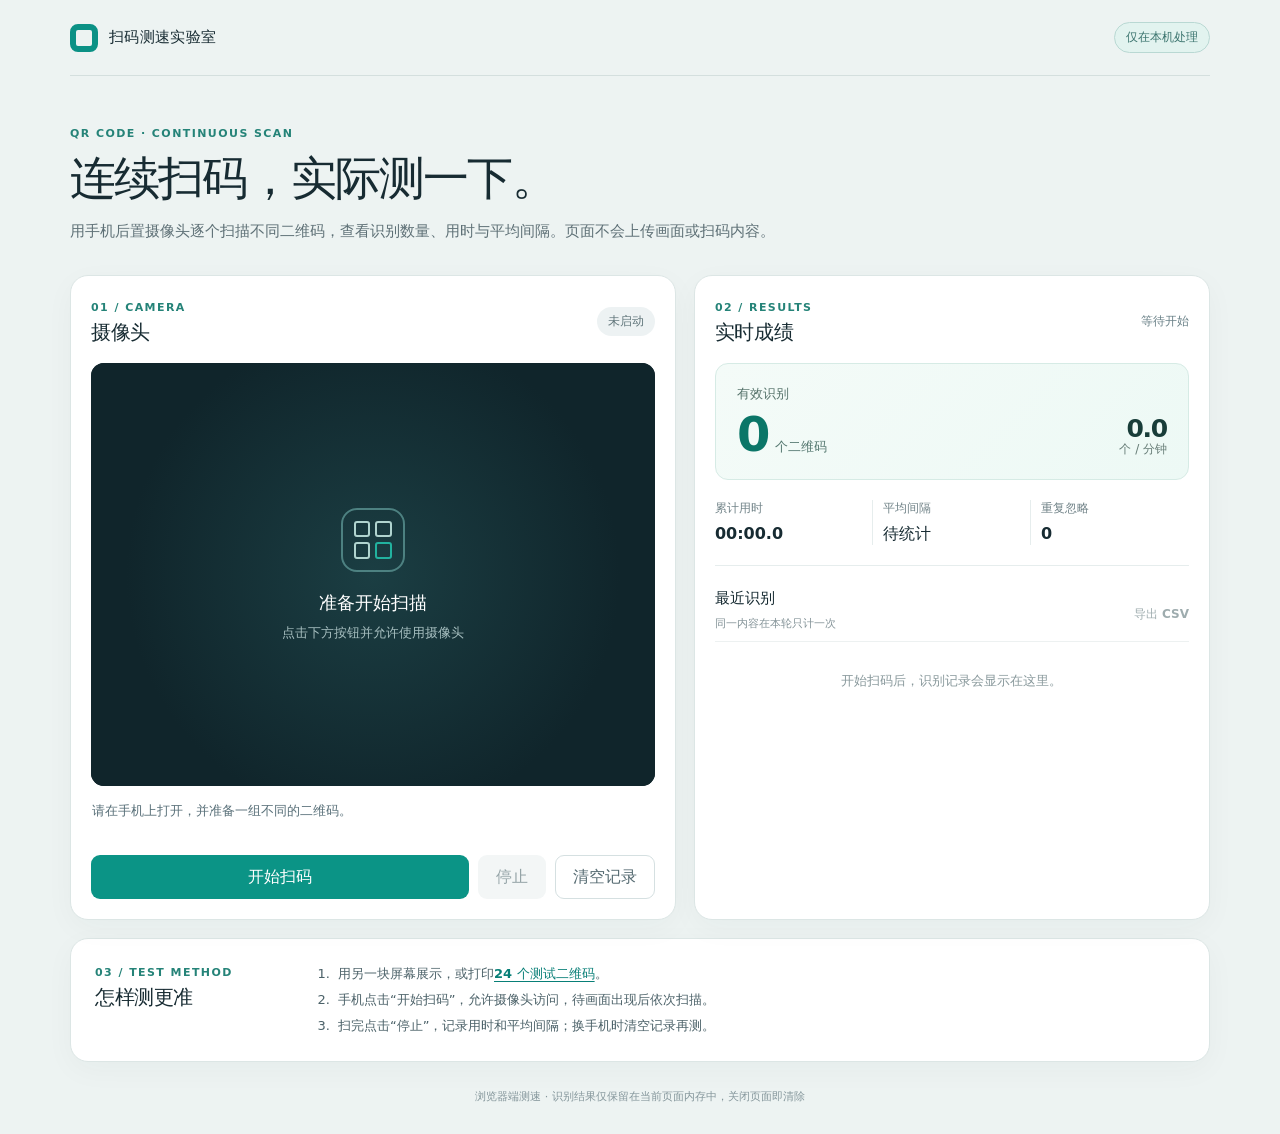
==== index.html @ 348f0fe7 "Publish QR scan speed test" ====
<!doctype html>
<html lang="zh-CN">
  <head>
    <meta charset="UTF-8" />
    <meta name="viewport" content="width=device-width, initial-scale=1, viewport-fit=cover" />
    <meta name="theme-color" content="#10252b" />
    <link rel="icon" href="data:," />
    <meta name="description" content="用手机浏览器测试连续扫描二维码的速度。视频与识别结果只在本机处理。" />
    <title>连续扫码测速</title>
    <script type="module" crossorigin src="./assets/index-Bh-gqWmA.js"></script>
    <link rel="stylesheet" crossorigin href="./assets/index-DlDGfpEf.css">
  </head>
  <body>
    <main class="app">
      <header class="masthead">
        <div class="brand"><span class="brand-mark" aria-hidden="true"></span><span>扫码测速实验室</span></div>
        <span class="local-tag">仅在本机处理</span>
      </header>

      <section class="intro" aria-labelledby="page-title">
        <p class="eyebrow">QR CODE · CONTINUOUS SCAN</p>
        <h1 id="page-title">连续扫码，实际测一下。</h1>
        <p>用手机后置摄像头逐个扫描不同二维码，查看识别数量、用时与平均间隔。页面不会上传画面或扫码内容。</p>
      </section>

      <section class="workspace" aria-label="扫码测速">
        <div class="camera-card">
          <div class="card-heading"><div><span class="section-index">01 / CAMERA</span><h2>摄像头</h2></div><span id="camera-state" class="state-pill" data-state="idle">未启动</span></div>
          <div class="camera-frame" id="camera-frame">
            <video id="preview" autoplay muted playsinline aria-label="摄像头画面"></video>
            <div class="finder" aria-hidden="true"><span></span><span></span><span></span><span></span></div>
            <div class="camera-placeholder" id="camera-placeholder">
              <div class="placeholder-icon" aria-hidden="true"><i></i><i></i><i></i><i></i></div>
              <strong>准备开始扫描</strong>
              <span>点击下方按钮并允许使用摄像头</span>
            </div>
            <div class="scan-flash" id="scan-flash" aria-hidden="true"></div>
          </div>
          <p class="camera-hint" id="camera-hint" role="status" aria-live="polite">请在手机上打开，并准备一组不同的二维码。</p>
          <div class="camera-actions">
            <button id="start-button" class="button button-primary" type="button">开始扫码</button>
            <button id="stop-button" class="button button-secondary" type="button" disabled>停止</button>
            <button id="reset-button" class="button button-quiet" type="button">清空记录</button>
          </div>
        </div>

        <div class="results-card">
          <div class="card-heading"><div><span class="section-index">02 / RESULTS</span><h2>实时成绩</h2></div><span id="session-state" class="session-state">等待开始</span></div>
          <div class="primary-stat"><div><span class="stat-label">有效识别</span><strong id="scan-count">0</strong><span class="stat-unit">个二维码</span></div><div class="rate"><strong id="scan-rate">0.0</strong><span>个 / 分钟</span></div></div>
          <div class="stat-grid">
            <div><span>累计用时</span><strong id="elapsed">00:00.0</strong></div>
            <div><span>平均间隔</span><strong id="average-gap">待统计</strong></div>
            <div><span>重复忽略</span><strong id="duplicate-count">0</strong></div>
          </div>
          <div class="list-heading"><div><h3>最近识别</h3><span>同一内容在本轮只计一次</span></div><button id="export-button" class="text-button" type="button" disabled>导出 CSV</button></div>
          <ol id="scan-list" class="scan-list" aria-live="polite"><li class="empty">开始扫码后，识别记录会显示在这里。</li></ol>
        </div>
      </section>

      <section class="guide" aria-labelledby="guide-title">
        <div><span class="section-index">03 / TEST METHOD</span><h2 id="guide-title">怎样测更准</h2></div>
        <ol><li>用另一块屏幕展示，或打印<a href="./test-codes.html" target="_blank" rel="noopener">24 个测试二维码</a>。</li><li>手机点击“开始扫码”，允许摄像头访问，待画面出现后依次扫描。</li><li>扫完点击“停止”，记录用时和平均间隔；换手机时清空记录再测。</li></ol>
      </section>
      <footer>浏览器端测速 · 识别结果仅保留在当前页面内存中，关闭页面即清除</footer>
    </main>
  </body>
</html>
---- assets/index-DlDGfpEf.css ----
:root{color:#172b32;font-synthesis:none;text-rendering:optimizelegibility;-webkit-font-smoothing:antialiased;font-variant-numeric:tabular-nums;background:#edf3f2;font-family:Inter,Noto Sans SC,Microsoft YaHei,system-ui,sans-serif}*{box-sizing:border-box}body{margin:0}button{font:inherit}button:focus-visible,a:focus-visible{outline-offset:3px;outline:3px solid #0e9d8f}a{color:#087f77;text-underline-offset:3px}.app{width:min(1140px,100% - 48px);margin:auto;padding-bottom:30px}.masthead{border-bottom:1px solid #d4dfde;justify-content:space-between;align-items:center;gap:16px;height:76px;display:flex}.brand{letter-spacing:.02em;align-items:center;gap:11px;font-size:15px;font-weight:750;display:flex}.brand-mark{border:6px solid #0b9185;border-radius:8px;width:28px;height:28px;display:inline-block;box-shadow:inset 0 0 0 3px #edf3f2}.local-tag{color:#3b746e;white-space:nowrap;background:#e2f3ef;border:1px solid #b9d8d3;border-radius:30px;padding:6px 11px;font-size:12px}.intro{max-width:740px;padding:40px 0 30px}.eyebrow,.section-index{color:#258378;letter-spacing:.13em;font-size:11px;font-weight:800}.intro h1{letter-spacing:-.04em;margin:10px 0 13px;font-size:clamp(30px,4vw,46px);line-height:1.18}.intro p:last-child{color:#5e7076;margin:0;font-size:15px;line-height:1.8}.workspace{grid-template-columns:minmax(0,1.08fr) minmax(0,.92fr);align-items:stretch;gap:18px;display:grid}.camera-card,.results-card,.guide{background:#fff;border:1px solid #dce6e5;border-radius:18px;box-shadow:0 8px 30px #18393909}.camera-card,.results-card{min-width:0;padding:20px}.card-heading{justify-content:space-between;align-items:center;gap:12px;margin-bottom:17px;display:flex}.card-heading h2,.guide h2{letter-spacing:-.02em;margin:4px 0 0;font-size:20px}.state-pill{color:#60757a;white-space:nowrap;background:#edf2f3;border-radius:20px;padding:6px 11px;font-size:12px}.state-pill[data-state=running]{color:#087652;background:#dcf5ea}.state-pill[data-state=starting]{color:#296891;background:#e7f3ff}.state-pill[data-state=error]{color:#a5372e;background:#ffece9}.state-pill[data-state=stopped]{color:#765c30;background:#f2efe8}.camera-frame{aspect-ratio:4/3;background:#10252b;border-radius:13px;place-items:center;width:100%;max-height:535px;display:grid;position:relative;overflow:hidden}.camera-frame video{object-fit:cover;width:100%;height:100%;position:absolute;inset:0}.camera-placeholder{z-index:2;color:#fff;text-align:center;background:radial-gradient(circle,#1b3e43,#10252b 70%);flex-direction:column;justify-content:center;align-items:center;gap:9px;padding:20px;display:flex;position:absolute;inset:0}.camera-placeholder[hidden]{display:none}.camera-placeholder strong{font-size:18px}.camera-placeholder span:last-child{color:#a7bfc0;font-size:13px}.placeholder-icon{border:2px solid #4d8181;border-radius:16px;grid-template-columns:repeat(2,1fr);gap:5px;width:64px;height:64px;margin-bottom:10px;padding:11px;display:grid}.placeholder-icon i{border:2px solid #b0d4cf;border-radius:3px}.placeholder-icon i:last-child{border-color:#22b29f}.finder{z-index:1;aspect-ratio:1;pointer-events:none;width:min(54%,280px);position:absolute}.finder span{border:3px solid #e2fff4;width:28px;height:28px;position:absolute}.finder span:first-child{border-bottom:0;border-right:0;top:0;left:0}.finder span:nth-child(2){border-bottom:0;border-left:0;top:0;right:0}.finder span:nth-child(3){border-top:0;border-right:0;bottom:0;left:0}.finder span:nth-child(4){border-top:0;border-left:0;bottom:0;right:0}.scan-flash{z-index:3;opacity:0;pointer-events:none;background:#4af1a8;position:absolute;inset:0}.scan-flash.show{animation:.32s ease-out flash}@keyframes flash{0%{opacity:.3}to{opacity:0}}.camera-hint{color:#597079;min-height:44px;margin:15px 1px 10px;font-size:13px;line-height:1.55}.camera-actions{flex-wrap:wrap;gap:9px;display:flex}.button{cursor:pointer;border:1px solid #0000;border-radius:9px;min-height:44px;padding:0 17px;font-weight:700;transition:background .15s,transform .15s}.button:active{transform:translateY(1px)}.button:disabled{opacity:.48;cursor:not-allowed;transform:none}.button-primary{color:#fff;background:#0b9486;flex:1;min-width:132px}.button-primary:hover:not(:disabled){background:#087f73}.button-secondary{color:#214047;background:#e7eeee}.button-quiet{color:#566b72;background:#fff;border-color:#d5e0e1}.session-state{color:#698087;white-space:nowrap;font-size:12px}.primary-stat{background:linear-gradient(135deg,#f4fbf8,#edf9f5);border:1px solid #d6ebe5;border-radius:13px;justify-content:space-between;align-items:end;gap:10px;padding:21px;display:flex}.primary-stat>div:first-child{flex-wrap:wrap;align-items:baseline;gap:7px;display:flex}.stat-label{color:#56736b;flex-basis:100%;font-size:13px}.primary-stat strong{color:#0b7668;letter-spacing:-.05em;font-size:48px;font-weight:800;line-height:1}.primary-stat .stat-unit{color:#54776f;font-size:13px}.rate{text-align:right;flex-direction:column;align-items:end;display:flex}.rate strong{color:#183d39;font-size:25px}.rate span{color:#667c76;font-size:12px}.stat-grid{border-bottom:1px solid #e6eded;grid-template-columns:repeat(3,1fr);padding:20px 0;display:grid}.stat-grid>div{border-right:1px solid #e6eded;flex-direction:column;gap:7px;padding:0 10px;display:flex}.stat-grid>div:first-child{padding-left:0}.stat-grid>div:last-child{border-right:0;padding-right:0}.stat-grid span{color:#718388;font-size:12px}.stat-grid strong{white-space:nowrap;font-size:16px}.list-heading{justify-content:space-between;align-items:end;gap:10px;margin:23px 0 10px;display:flex}.list-heading h3{margin:0 0 4px;font-size:15px}.list-heading span{color:#849398;font-size:11px}.text-button{color:#087f73;cursor:pointer;white-space:nowrap;background:0 0;border:0;padding:8px 0;font-size:12px;font-weight:700}.text-button:disabled{color:#9eacae;cursor:not-allowed}.scan-list{max-height:246px;margin:0;padding:0;list-style:none;overflow:auto}.scan-list li{border-top:1px solid #edf1f1;grid-template-columns:30px minmax(0,1fr) auto;align-items:center;gap:9px;min-width:0;min-height:45px;font-size:13px;display:grid}.scan-list li.empty{color:#89999c;text-align:center;padding:30px 0;display:block}.record-number{color:#12a394;font-size:12px;font-weight:750}.record-value{text-overflow:ellipsis;white-space:nowrap;min-width:0;font-weight:600;overflow:hidden}.record-time{color:#809096;white-space:nowrap;font-size:11px}.guide{gap:38px;margin-top:18px;padding:22px 24px;display:flex}.guide>div{min-width:180px}.guide ol{color:#4c6269;margin:0;padding-left:21px;font-size:13px;line-height:2}.guide li{padding-left:4px}.guide a{font-weight:700}footer{text-align:center;color:#84969b;padding-top:27px;font-size:11px}@media (width<=760px){.app{width:min(100% - 28px,600px)}.masthead{height:64px}.intro{padding:28px 0 24px}.intro h1{font-size:34px}.intro p:last-child{font-size:14px}.workspace{grid-template-columns:1fr;gap:13px}.camera-card,.results-card{padding:15px}.camera-frame{aspect-ratio:1.12;max-height:none}.camera-hint{min-height:40px}.guide{padding:18px;display:block}.guide>div{margin-bottom:12px}.guide ol{font-size:12px}.primary-stat strong{font-size:44px}}@media (width<=390px){.local-tag{padding:5px 8px;font-size:10px}.brand{font-size:13px}.camera-actions{gap:6px}.button{padding:0 11px}.button-primary{min-width:118px}.stat-grid strong{font-size:14px}.scan-list li{grid-template-columns:25px minmax(0,1fr) auto;gap:5px}.record-time{font-size:10px}}@media (prefers-reduced-motion:reduce){.button{transition:none}.scan-flash.show{animation:none}}
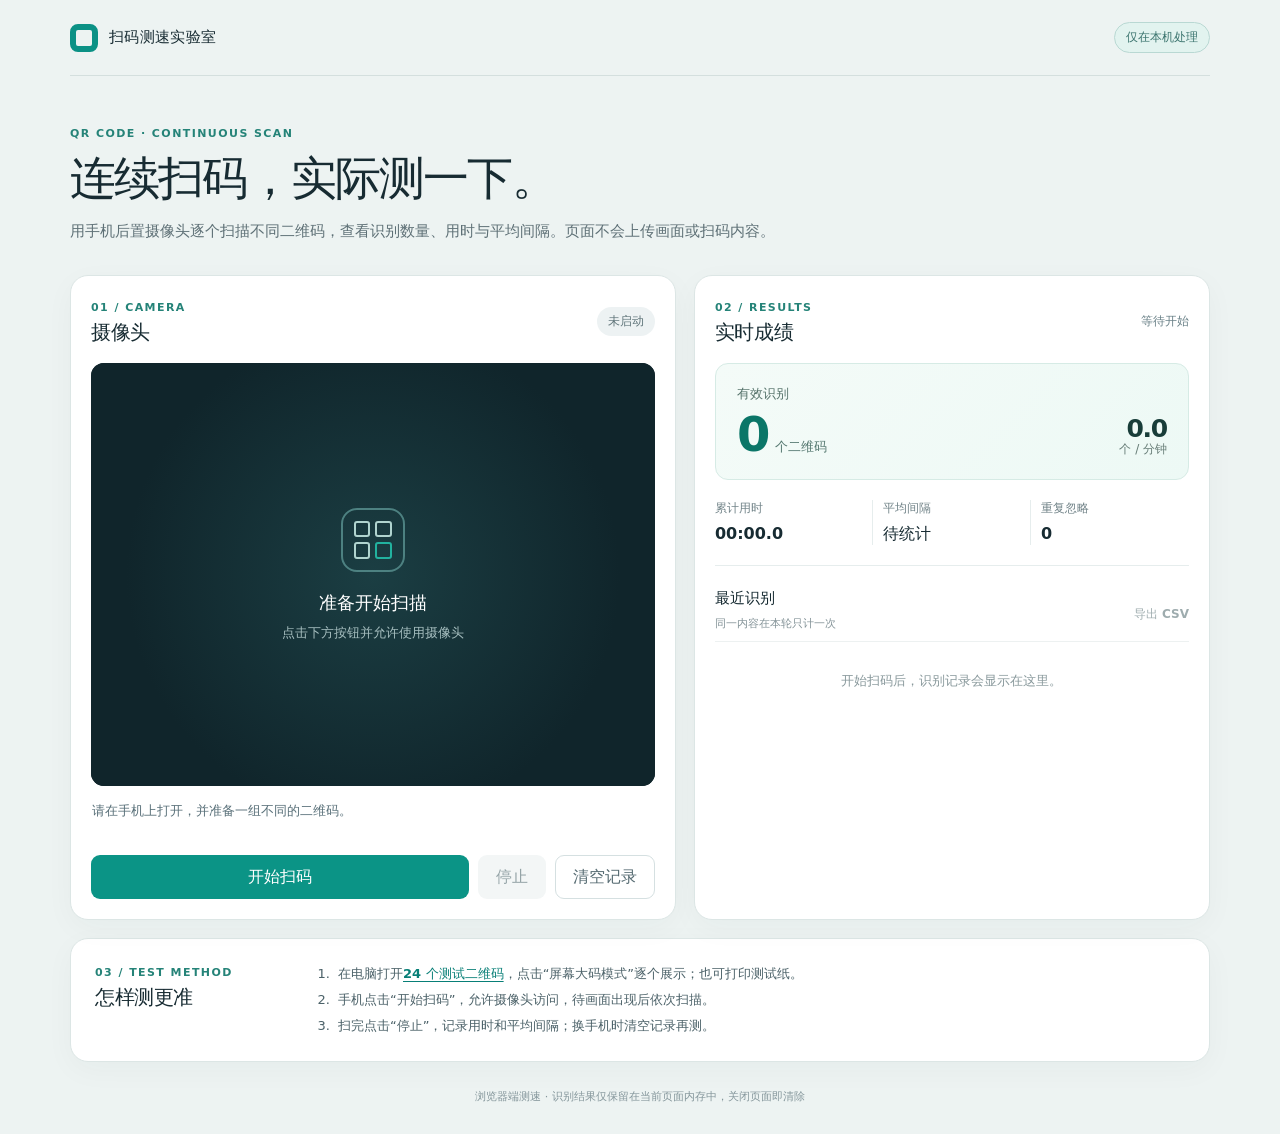
==== commit f4347d8a: "Improve QR code readability on phones" ====
--- a/index.html
+++ b/index.html
@@ -7,7 +7,7 @@
     <link rel="icon" href="data:," />
     <meta name="description" content="用手机浏览器测试连续扫描二维码的速度。视频与识别结果只在本机处理。" />
     <title>连续扫码测速</title>
-    <script type="module" crossorigin src="./assets/index-Bh-gqWmA.js"></script>
+    <script type="module" crossorigin src="./assets/index-DxPcgNYq.js"></script>
     <link rel="stylesheet" crossorigin href="./assets/index-DlDGfpEf.css">
   </head>
   <body>
@@ -59,7 +59,7 @@
 
       <section class="guide" aria-labelledby="guide-title">
         <div><span class="section-index">03 / TEST METHOD</span><h2 id="guide-title">怎样测更准</h2></div>
-        <ol><li>用另一块屏幕展示，或打印<a href="./test-codes.html" target="_blank" rel="noopener">24 个测试二维码</a>。</li><li>手机点击“开始扫码”，允许摄像头访问，待画面出现后依次扫描。</li><li>扫完点击“停止”，记录用时和平均间隔；换手机时清空记录再测。</li></ol>
+        <ol><li>在电脑打开<a href="./test-codes.html" target="_blank" rel="noopener">24 个测试二维码</a>，点击“屏幕大码模式”逐个展示；也可打印测试纸。</li><li>手机点击“开始扫码”，允许摄像头访问，待画面出现后依次扫描。</li><li>扫完点击“停止”，记录用时和平均间隔；换手机时清空记录再测。</li></ol>
       </section>
       <footer>浏览器端测速 · 识别结果仅保留在当前页面内存中，关闭页面即清除</footer>
     </main>
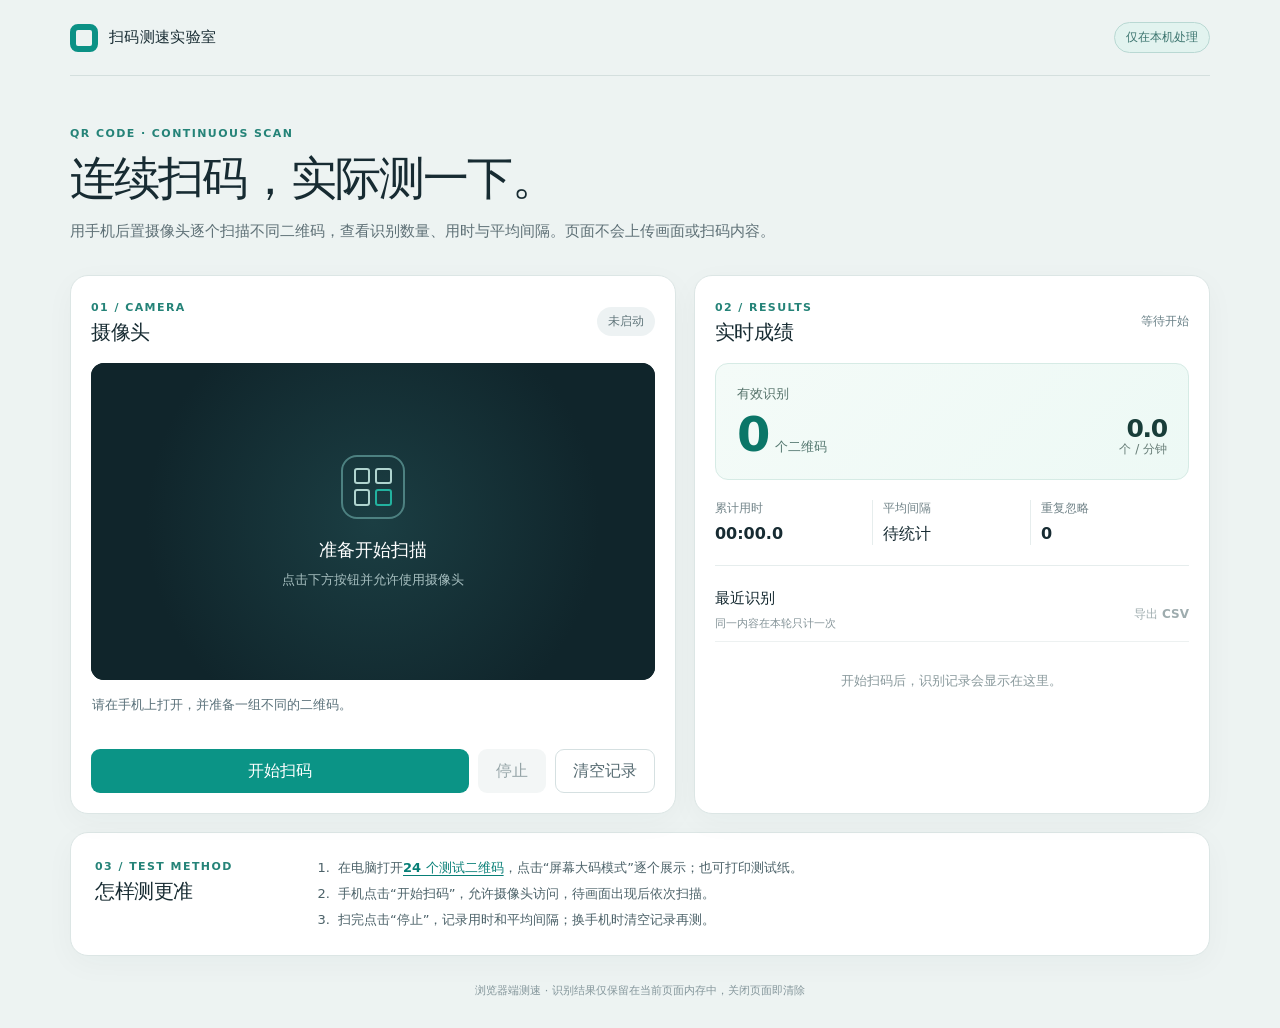
==== commit 640ad200: "Improve iPhone QR recognition and camera framing" ====
--- a/index.html
+++ b/index.html
@@ -7,8 +7,8 @@
     <link rel="icon" href="data:," />
     <meta name="description" content="用手机浏览器测试连续扫描二维码的速度。视频与识别结果只在本机处理。" />
     <title>连续扫码测速</title>
-    <script type="module" crossorigin src="./assets/index-DxPcgNYq.js"></script>
-    <link rel="stylesheet" crossorigin href="./assets/index-DlDGfpEf.css">
+    <script type="module" crossorigin src="./assets/index-CrchSqZh.js"></script>
+    <link rel="stylesheet" crossorigin href="./assets/index-DNXeFMLe.css">
   </head>
   <body>
     <main class="app">
--- a/assets/index-DNXeFMLe.css
+++ b/assets/index-DNXeFMLe.css
@@ -0,0 +1 @@
+:root{color:#172b32;font-synthesis:none;text-rendering:optimizelegibility;-webkit-font-smoothing:antialiased;font-variant-numeric:tabular-nums;background:#edf3f2;font-family:Inter,Noto Sans SC,Microsoft YaHei,system-ui,sans-serif}*{box-sizing:border-box}body{margin:0}button{font:inherit}button:focus-visible,a:focus-visible{outline-offset:3px;outline:3px solid #0e9d8f}a{color:#087f77;text-underline-offset:3px}.app{width:min(1140px,100% - 48px);margin:auto;padding-bottom:30px}.masthead{border-bottom:1px solid #d4dfde;justify-content:space-between;align-items:center;gap:16px;height:76px;display:flex}.brand{letter-spacing:.02em;align-items:center;gap:11px;font-size:15px;font-weight:750;display:flex}.brand-mark{border:6px solid #0b9185;border-radius:8px;width:28px;height:28px;display:inline-block;box-shadow:inset 0 0 0 3px #edf3f2}.local-tag{color:#3b746e;white-space:nowrap;background:#e2f3ef;border:1px solid #b9d8d3;border-radius:30px;padding:6px 11px;font-size:12px}.intro{max-width:740px;padding:40px 0 30px}.eyebrow,.section-index{color:#258378;letter-spacing:.13em;font-size:11px;font-weight:800}.intro h1{letter-spacing:-.04em;margin:10px 0 13px;font-size:clamp(30px,4vw,46px);line-height:1.18}.intro p:last-child{color:#5e7076;margin:0;font-size:15px;line-height:1.8}.workspace{grid-template-columns:minmax(0,1.08fr) minmax(0,.92fr);align-items:stretch;gap:18px;display:grid}.camera-card,.results-card,.guide{background:#fff;border:1px solid #dce6e5;border-radius:18px;box-shadow:0 8px 30px #18393909}.camera-card,.results-card{min-width:0;padding:20px}.card-heading{justify-content:space-between;align-items:center;gap:12px;margin-bottom:17px;display:flex}.card-heading h2,.guide h2{letter-spacing:-.02em;margin:4px 0 0;font-size:20px}.state-pill{color:#60757a;white-space:nowrap;background:#edf2f3;border-radius:20px;padding:6px 11px;font-size:12px}.state-pill[data-state=running]{color:#087652;background:#dcf5ea}.state-pill[data-state=starting]{color:#296891;background:#e7f3ff}.state-pill[data-state=error]{color:#a5372e;background:#ffece9}.state-pill[data-state=stopped]{color:#765c30;background:#f2efe8}.camera-frame{aspect-ratio:16/9;background:#10252b;border-radius:13px;place-items:center;width:100%;max-height:535px;display:grid;position:relative;overflow:hidden}.camera-frame video{object-fit:contain;width:100%;height:100%;position:absolute;inset:0}.camera-placeholder{z-index:2;color:#fff;text-align:center;background:radial-gradient(circle,#1b3e43,#10252b 70%);flex-direction:column;justify-content:center;align-items:center;gap:9px;padding:20px;display:flex;position:absolute;inset:0}.camera-placeholder[hidden]{display:none}.camera-placeholder strong{font-size:18px}.camera-placeholder span:last-child{color:#a7bfc0;font-size:13px}.placeholder-icon{border:2px solid #4d8181;border-radius:16px;grid-template-columns:repeat(2,1fr);gap:5px;width:64px;height:64px;margin-bottom:10px;padding:11px;display:grid}.placeholder-icon i{border:2px solid #b0d4cf;border-radius:3px}.placeholder-icon i:last-child{border-color:#22b29f}.finder{z-index:1;aspect-ratio:1;pointer-events:none;width:auto;max-width:62%;height:62%;position:absolute}.finder span{border:3px solid #e2fff4;width:28px;height:28px;position:absolute}.finder span:first-child{border-bottom:0;border-right:0;top:0;left:0}.finder span:nth-child(2){border-bottom:0;border-left:0;top:0;right:0}.finder span:nth-child(3){border-top:0;border-right:0;bottom:0;left:0}.finder span:nth-child(4){border-top:0;border-left:0;bottom:0;right:0}.scan-flash{z-index:3;opacity:0;pointer-events:none;background:#4af1a8;position:absolute;inset:0}.scan-flash.show{animation:.32s ease-out flash}@keyframes flash{0%{opacity:.3}to{opacity:0}}.camera-hint{color:#597079;min-height:44px;margin:15px 1px 10px;font-size:13px;line-height:1.55}.camera-actions{flex-wrap:wrap;gap:9px;display:flex}.button{cursor:pointer;border:1px solid #0000;border-radius:9px;min-height:44px;padding:0 17px;font-weight:700;transition:background .15s,transform .15s}.button:active{transform:translateY(1px)}.button:disabled{opacity:.48;cursor:not-allowed;transform:none}.button-primary{color:#fff;background:#0b9486;flex:1;min-width:132px}.button-primary:hover:not(:disabled){background:#087f73}.button-secondary{color:#214047;background:#e7eeee}.button-quiet{color:#566b72;background:#fff;border-color:#d5e0e1}.session-state{color:#698087;white-space:nowrap;font-size:12px}.primary-stat{background:linear-gradient(135deg,#f4fbf8,#edf9f5);border:1px solid #d6ebe5;border-radius:13px;justify-content:space-between;align-items:end;gap:10px;padding:21px;display:flex}.primary-stat>div:first-child{flex-wrap:wrap;align-items:baseline;gap:7px;display:flex}.stat-label{color:#56736b;flex-basis:100%;font-size:13px}.primary-stat strong{color:#0b7668;letter-spacing:-.05em;font-size:48px;font-weight:800;line-height:1}.primary-stat .stat-unit{color:#54776f;font-size:13px}.rate{text-align:right;flex-direction:column;align-items:end;display:flex}.rate strong{color:#183d39;font-size:25px}.rate span{color:#667c76;font-size:12px}.stat-grid{border-bottom:1px solid #e6eded;grid-template-columns:repeat(3,1fr);padding:20px 0;display:grid}.stat-grid>div{border-right:1px solid #e6eded;flex-direction:column;gap:7px;padding:0 10px;display:flex}.stat-grid>div:first-child{padding-left:0}.stat-grid>div:last-child{border-right:0;padding-right:0}.stat-grid span{color:#718388;font-size:12px}.stat-grid strong{white-space:nowrap;font-size:16px}.list-heading{justify-content:space-between;align-items:end;gap:10px;margin:23px 0 10px;display:flex}.list-heading h3{margin:0 0 4px;font-size:15px}.list-heading span{color:#849398;font-size:11px}.text-button{color:#087f73;cursor:pointer;white-space:nowrap;background:0 0;border:0;padding:8px 0;font-size:12px;font-weight:700}.text-button:disabled{color:#9eacae;cursor:not-allowed}.scan-list{max-height:246px;margin:0;padding:0;list-style:none;overflow:auto}.scan-list li{border-top:1px solid #edf1f1;grid-template-columns:30px minmax(0,1fr) auto;align-items:center;gap:9px;min-width:0;min-height:45px;font-size:13px;display:grid}.scan-list li.empty{color:#89999c;text-align:center;padding:30px 0;display:block}.record-number{color:#12a394;font-size:12px;font-weight:750}.record-value{text-overflow:ellipsis;white-space:nowrap;min-width:0;font-weight:600;overflow:hidden}.record-time{color:#809096;white-space:nowrap;font-size:11px}.guide{gap:38px;margin-top:18px;padding:22px 24px;display:flex}.guide>div{min-width:180px}.guide ol{color:#4c6269;margin:0;padding-left:21px;font-size:13px;line-height:2}.guide li{padding-left:4px}.guide a{font-weight:700}footer{text-align:center;color:#84969b;padding-top:27px;font-size:11px}@media (width<=760px){.app{width:min(100% - 28px,600px)}.masthead{height:64px}.intro{padding:28px 0 24px}.intro h1{font-size:34px}.intro p:last-child{font-size:14px}.workspace{grid-template-columns:1fr;gap:13px}.camera-card,.results-card{padding:15px}.camera-frame{max-height:none}.camera-hint{min-height:40px}.guide{padding:18px;display:block}.guide>div{margin-bottom:12px}.guide ol{font-size:12px}.primary-stat strong{font-size:44px}}@media (width<=390px){.local-tag{padding:5px 8px;font-size:10px}.brand{font-size:13px}.camera-actions{gap:6px}.button{padding:0 11px}.button-primary{min-width:118px}.stat-grid strong{font-size:14px}.scan-list li{grid-template-columns:25px minmax(0,1fr) auto;gap:5px}.record-time{font-size:10px}}@media (prefers-reduced-motion:reduce){.button{transition:none}.scan-flash.show{animation:none}}
